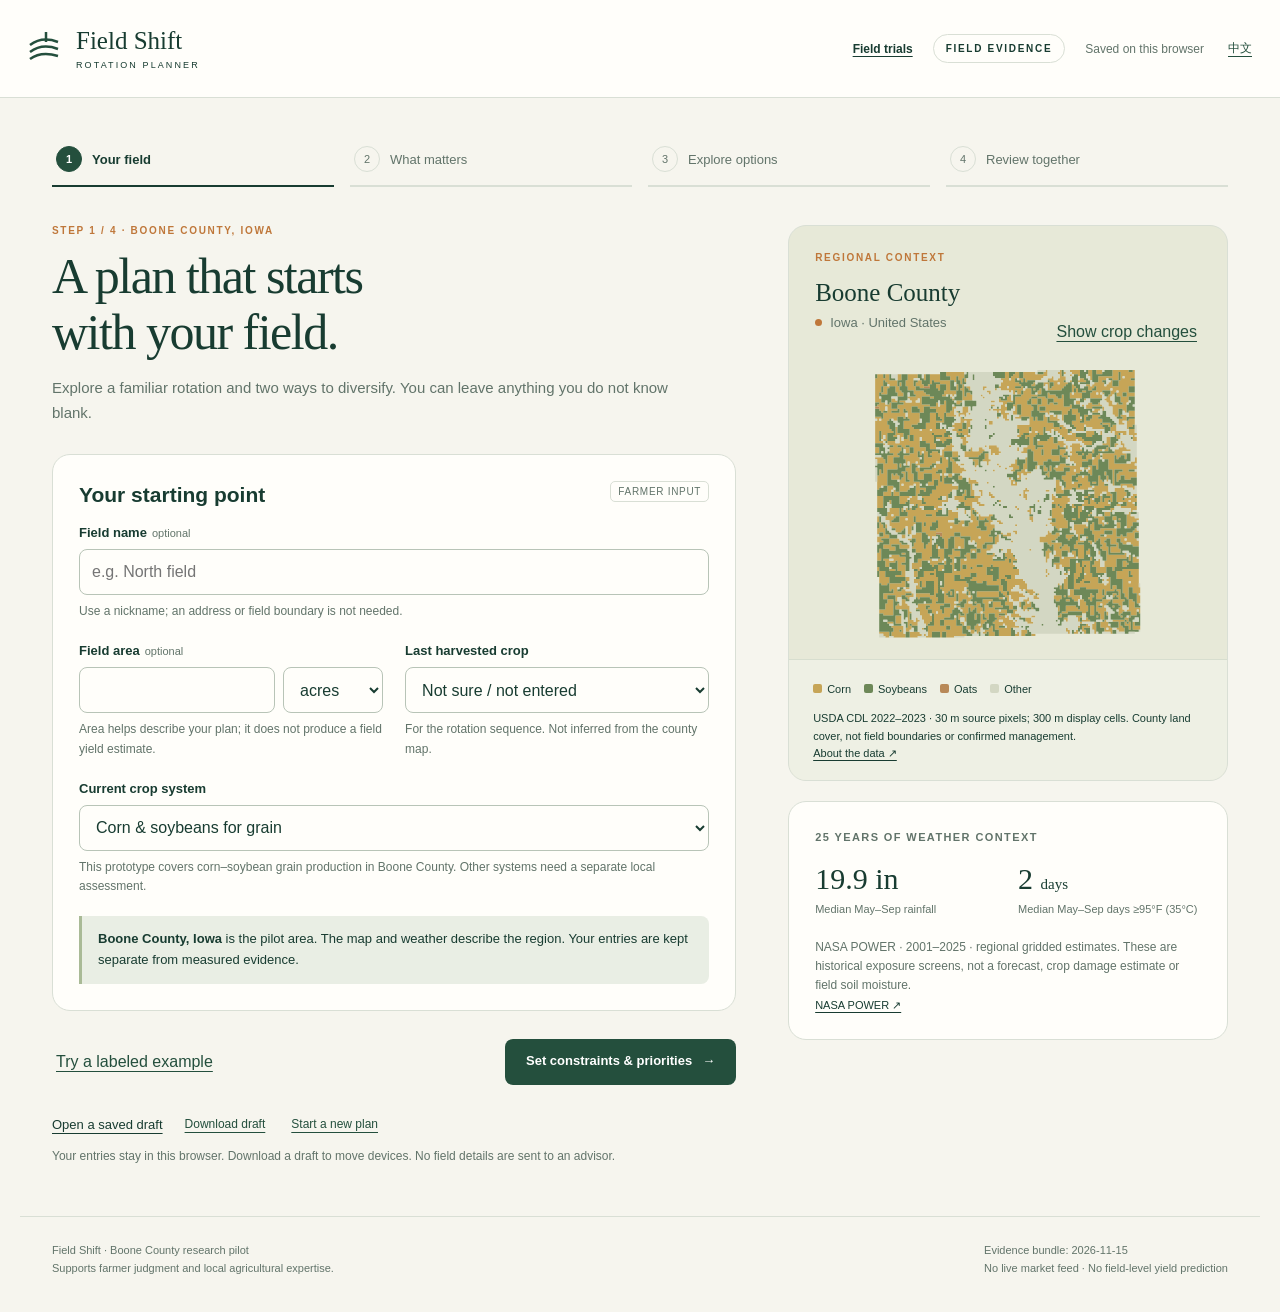
==== 02_demo/planner/index.html @ 702b0506 "first commit" ====
<!doctype html>
<html lang="en"><head><meta charset="utf-8"><meta name="viewport" content="width=device-width,initial-scale=1"><meta name="theme-color" content="#173e32"><meta name="description" content="Explore crop rotation options, make your priorities visible and prepare a local advisor discussion. Boone County research prototype."><title>Field Shift · Rotation Planner</title><link rel="stylesheet" href="style.css"><script type="module" src="app.mjs"></script></head>
<body><a href="#main" class="skip">Skip to planner</a><header class="header"><a class="brand" href="./" aria-label="Field Shift home"><svg viewBox="0 0 40 40" aria-hidden="true"><path d="M6 30Q17 22 34 27M6 23Q18 14 34 20M6 16Q18 7 34 13"/><path d="M22 3v10"/></svg><span>Field Shift<small>ROTATION PLANNER</small></span></a><div class="header-right"><a id="field-evidence" class="evidence-nav" href="evidence.html">Field evidence</a><span class="prototype" id="prototype">RESEARCH PREVIEW</span><span id="save-status" role="status"></span><button id="language" class="text-button" lang="zh">中文</button></div></header><div id="app"></div><div id="announce" class="sr-only" aria-live="polite"></div><footer id="footer"></footer></body></html>
---- 02_demo/planner/style.css ----
:root{--ink:#183c31;--muted:#62746a;--line:#d9dfd5;--paper:#f6f5ee;--white:#fffefa;--green:#244f3d;--soft:#e9eee4;--ochre:#bf773a;--amber:#f6ead3;--red:#8c4234;--radius:18px;font-family:Arial,Helvetica,sans-serif;color:var(--ink);background:var(--paper);font-synthesis:none}
*{box-sizing:border-box}body{margin:0}button,input,select,textarea{font:inherit}button,a,input,select,textarea{touch-action:manipulation}button{cursor:pointer}button:disabled{cursor:default;opacity:.45}a{color:inherit;text-underline-offset:3px}button:focus-visible,a:focus-visible,input:focus-visible,select:focus-visible,textarea:focus-visible,summary:focus-visible{outline:3px solid #ad632a;outline-offset:4px}button{border:0}h1,h2,h3,p{margin-top:0}h1{font-family:Georgia,'Times New Roman',serif;font-weight:400;font-size:clamp(34px,4vw,50px);letter-spacing:-1.5px;line-height:1.12;margin-bottom:16px}h2{font-size:21px;line-height:1.3}h3{font-size:17px}p{line-height:1.65}small{line-height:1.5}.header{height:98px;border-bottom:1px solid var(--line);display:flex;align-items:center;justify-content:space-between;padding:0 max(24px,calc((100vw - 1320px)/2));background:var(--white);gap:16px}.brand{display:flex;gap:12px;align-items:center;text-decoration:none;font-family:Georgia,serif;font-size:25px;white-space:nowrap}.brand svg{width:40px;fill:none;stroke:var(--green);stroke-width:2.5}.brand small{display:block;font:9px Arial,sans-serif;letter-spacing:2.1px;margin-top:5px}.header-right{display:flex;gap:20px;align-items:center;font-size:12px}.prototype,.eyebrow{font-size:10px;font-weight:700;letter-spacing:1.7px}.prototype{border:1px solid var(--line);border-radius:20px;padding:8px 12px}.text-button{padding:8px 4px;background:transparent;color:var(--green);text-decoration:underline;text-underline-offset:4px}#save-status{color:var(--muted);max-width:185px}.workspace{max-width:1240px;margin:auto;padding:35px 32px 50px}.steps{display:flex;list-style:none;padding:0;margin:0 0 38px;gap:16px}.steps li{flex:1}.step{width:100%;background:transparent;text-align:left;display:flex;align-items:center;gap:10px;color:var(--muted);padding:13px 4px;border-bottom:2px solid var(--line);font-size:13px}.step .number{border:1px solid var(--line);border-radius:50%;width:26px;height:26px;display:inline-flex;align-items:center;justify-content:center;font-size:11px;flex-shrink:0}.step.current{color:var(--ink);border-color:var(--ink);font-weight:700}.step.current .number{background:var(--green);color:white;border-color:var(--green)}.layout{display:grid;grid-template-columns:minmax(0,1.4fr) minmax(290px,.9fr);gap:52px}.intro{max-width:670px;margin-bottom:28px}.eyebrow{color:var(--ochre);margin-bottom:12px}.lead{color:var(--muted);font-size:15px;max-width:620px}.panel{border:1px solid var(--line);border-radius:var(--radius);background:var(--white);padding:26px}.panel+.panel{margin-top:20px}.panel-title{display:flex;justify-content:space-between;gap:12px;align-items:start}.label-tag{display:inline-block;font-size:10px;letter-spacing:.7px;color:var(--muted);border:1px solid var(--line);border-radius:5px;padding:4px 7px;font-weight:400}.form-grid{display:grid;grid-template-columns:1fr 1fr;gap:22px}.full{grid-column:1/-1}label,.field-label{display:block;font-size:13px;font-weight:700;margin-bottom:9px}.optional{font-size:11px;font-weight:400;color:var(--muted);margin-left:5px}input,select,textarea{width:100%;background:#fffefa;color:var(--ink);border:1px solid #b8c4b7;border-radius:8px;padding:12px;min-height:46px}textarea{resize:vertical;min-height:125px;line-height:1.6}.input-pair{display:flex;gap:8px}.input-pair input{min-width:0}.input-pair select{width:100px;flex-shrink:0}.hint{font-size:12px;color:var(--muted);line-height:1.6;margin:7px 0 0}.callout{border-left:3px solid #a9ba96;padding:13px 16px;background:var(--soft);font-size:13px;line-height:1.6;border-radius:0 8px 8px 0}.callout p:last-child{margin-bottom:0}.location{font-size:13px;color:var(--muted);display:flex;gap:8px;align-items:center}.dot{width:7px;height:7px;background:var(--ochre);border-radius:50%;display:inline-block}.map-card{overflow:hidden;padding:0;background:#e7e9d8}.map-top{padding:24px 26px 0}.map-top h2{font:25px Georgia,serif;margin-bottom:8px}.map-image{display:block;width:100%;max-height:310px;padding:15px 38px;object-fit:contain}.map-caption{padding:17px 24px;background:#eef0e4;border-top:1px solid #d7decf;font-size:11px;line-height:1.6}.legend{display:flex;flex-wrap:wrap;gap:13px;margin:4px 0 12px}.legend i{display:inline-block;width:9px;height:9px;border-radius:2px;margin-right:5px}.context-data{display:grid;grid-template-columns:1fr 1fr;gap:20px}.stat-number{font:30px Georgia,serif;margin-bottom:5px}.stat-label{font-size:11px;color:var(--muted);line-height:1.5}.source-link{font-size:11px}.actions{display:flex;justify-content:space-between;gap:12px;align-items:center;margin-top:28px}.button{display:inline-flex;justify-content:center;align-items:center;gap:10px;padding:14px 21px;min-height:46px;border-radius:8px;text-decoration:none;font-size:13px;font-weight:700;line-height:1.3}.primary{background:var(--green);color:white}.secondary{background:transparent;border:1px solid #aab8a8;color:var(--ink)}.primary:hover{background:#133b29}.secondary:hover{background:var(--soft)}.button.compact{padding:9px 13px;min-height:40px}.error{color:var(--red);background:#f8eae5;border-radius:6px;padding:11px;font-size:13px}.subhead{font-size:11px;letter-spacing:1.4px;font-weight:700;color:var(--muted);margin-bottom:16px}.priority-list{display:grid;gap:10px}.priority-row{border:1px solid var(--line);border-radius:8px;padding:12px;display:flex;gap:12px;align-items:center}.priority-row .rank{font:20px Georgia,serif;width:20px;color:var(--ochre)}.priority-row .priority-name{flex:1;font-size:13px}.icon-button{width:34px;height:34px;border:1px solid var(--line);background:var(--white);border-radius:6px;color:var(--ink);font-size:17px}.help-list{padding-left:18px;color:var(--muted);font-size:13px;line-height:1.75}.help-list li+li{margin-top:8px}.compare-heading{display:flex;gap:20px;justify-content:space-between;align-items:end}.focus-strip{border-radius:10px;background:var(--soft);padding:15px 20px;font-size:13px;line-height:1.6;margin:22px 0}.strategy-grid{display:grid;grid-template-columns:repeat(3,minmax(0,1fr));gap:18px}.strategy{padding:23px;display:flex;flex-direction:column;border-top:4px solid var(--green)}.strategy.s1{border-top-color:var(--ochre)}.strategy.s2{border-top-color:#7c8755}.strategy .id{font-size:10px;letter-spacing:1.5px;color:var(--muted);margin-bottom:12px}.strategy h2{font:26px/1.15 Georgia,serif;min-height:60px;margin-bottom:12px}.status{display:inline-flex;align-self:start;font-size:11px;border-radius:5px;background:var(--amber);color:#775425;padding:7px 9px;margin-bottom:15px;line-height:1.4}.status.blocked{background:#f6e5df;color:var(--red)}.timeline{display:grid;grid-template-columns:repeat(6,1fr);gap:4px;margin:10px 0 10px}.season{display:flex;flex-direction:column;align-items:center;min-height:55px;font-size:10px;background:#e9e9d8;border-radius:5px;padding:8px 1px;line-height:1.5}.season.soy{background:#e3eadc}.season.oats{background:#eee3cf}.season b{font-size:10px;font-weight:400;color:var(--muted)}.under-crop{font-size:11px;color:var(--muted);min-height:38px;line-height:1.5}.metric{padding:12px 0;border-top:1px solid var(--line)}.metric-label{font-size:11px;color:var(--muted);margin-bottom:5px}.metric-value{font-size:13px;line-height:1.55}.metric-value strong{font-weight:600}.metric p{margin:0}.reasons{font-size:12px;line-height:1.6;margin:8px 0 15px;padding-left:16px;color:var(--muted)}details{border-top:1px solid var(--line);padding-top:14px;margin-top:12px}summary{cursor:pointer;font-size:12px;font-weight:700;line-height:1.5}details p,details li{font-size:12px;line-height:1.65}details ul{padding-left:16px}.pick{margin-top:auto;padding-top:20px}.check-label{display:flex;align-items:start;gap:10px;font-size:12px;font-weight:400;line-height:1.55}.check-label input{width:18px;height:18px;min-height:18px;flex-shrink:0;margin:1px 0}.source-panel{margin-top:25px}.source-panel details{border:0;padding:0;margin:0}.source-panel li{margin-bottom:9px}.review-layout{display:grid;grid-template-columns:1fr 340px;gap:24px}.summary-line{display:flex;justify-content:space-between;gap:20px;font-size:13px;padding:12px 0;border-bottom:1px solid var(--line);line-height:1.5}.summary-line span:first-child{color:var(--muted)}.summary-line strong{text-align:right;overflow-wrap:anywhere}.review-card{margin-top:22px}.review-card h3{margin-bottom:8px}.checklist{display:grid;gap:15px}.checklist label{margin:0}.download-stack{display:grid;gap:12px}.mini-list{font-size:12px;line-height:1.7;padding-left:18px}.file-input{position:absolute;width:1px;height:1px;overflow:hidden;clip:rect(0,0,0,0)}.save-tools{display:flex;flex-wrap:wrap;align-items:center;gap:18px;margin-top:24px;font-size:12px}.save-tools label{margin:0;cursor:pointer;font-weight:400;text-decoration:underline;text-underline-offset:4px;padding:8px 0}.disclaimer{font-size:12px;line-height:1.65;color:var(--muted);margin-top:25px}.print-only{display:none}footer{max-width:1240px;margin:0 auto;padding:25px 32px 35px;border-top:1px solid var(--line);display:flex;justify-content:space-between;gap:20px;font-size:11px;line-height:1.6;color:var(--muted)}.sr-only,.skip{position:absolute;left:-10000px;width:1px;height:1px;overflow:hidden}.skip:focus{position:fixed;top:10px;left:10px;width:auto;height:auto;padding:15px;background:white;z-index:10}.no-margin{margin:0}.top-gap{margin-top:20px}.support-link{font-size:12px}.upload-message{font-size:12px;color:var(--red)}
@media(max-width:1000px){.layout{gap:25px;grid-template-columns:minmax(0,1.3fr) minmax(270px,1fr)}.strategy-grid{gap:12px}.strategy{padding:17px}.strategy h2{font-size:23px}.review-layout{grid-template-columns:1fr 285px}.header{padding:0 25px}}
@media(max-width:760px){.header{height:82px;padding:0 20px}.brand{font-size:23px}.brand svg{width:30px}.prototype{display:none}.header-right{gap:12px}#save-status{font-size:10px;max-width:100px}.workspace{padding:20px 18px 35px}.steps{gap:7px;margin-bottom:28px}.step{font-size:10px;display:block;padding:8px 0;line-height:1.5}.step .number{display:flex;margin-bottom:8px;width:24px;height:24px}.layout,.review-layout{grid-template-columns:1fr;gap:25px}.panel{padding:21px}.form-grid{gap:18px}.strategy-grid{grid-template-columns:1fr}.strategy h2{min-height:0}.strategy{padding:23px}.under-crop{min-height:0}.compare-heading{display:block}.compare-heading .button{margin-bottom:5px}.actions{align-items:stretch}.actions .button{max-width:75%}.map-image{max-height:240px;padding:14px 50px}.context-data{gap:12px}footer{padding:24px 20px;display:block}footer span+span{display:block;margin-top:12px}.strategy-grid .panel+.panel{margin-top:0}.strategy-grid .panel{margin-top:0}}
@media(max-width:390px){.form-grid{grid-template-columns:1fr}.full{grid-column:auto}.brand small{font-size:8px}.brand{font-size:21px}.header-right{gap:7px}.button{padding:13px 15px}}
@media print{body{background:white;font-size:10pt;color:#172e22}.header,.steps,.no-print,footer,.save-tools,.actions{display:none!important}.workspace{padding:0;max-width:none}.print-only{display:block}.review-layout{display:block}.panel{border:0;padding:0;margin:0 0 18px;background:white}.review-layout>aside{display:none}h1{font-size:25pt}h2{font-size:15pt}.summary-line{padding:5px 0}.review-card{break-inside:avoid;margin-top:14px}.callout{background:transparent;border:1px solid #aaa;padding:9px}.checklist{gap:8px}.check-label{font-size:9pt}.check-label input{appearance:none;border:1px solid #666;border-radius:0;width:11px;height:11px;min-height:11px;padding:0}.check-label input:checked:after{content:'✓';position:relative;top:-3px}textarea{display:none}.print-notes{white-space:pre-wrap;line-height:1.6}.disclaimer{font-size:9pt}.metric{padding:5px 0}}

@media(max-width:760px){.hint,.check-label,.reasons,details p,details li{font-size:13px}.metric-value{font-size:14px}.button{font-size:14px}.status{font-size:12px}}
@page{size:A4;margin:12mm}
@media print{h2,h3{break-after:avoid}.summary-line strong{max-width:72%}.summary-line{break-inside:avoid}}

.evidence-nav{font-size:12px;font-weight:700;white-space:nowrap}@media(max-width:760px){.header-right #save-status{display:none}.header-right{gap:14px}.evidence-nav{font-size:11px}}
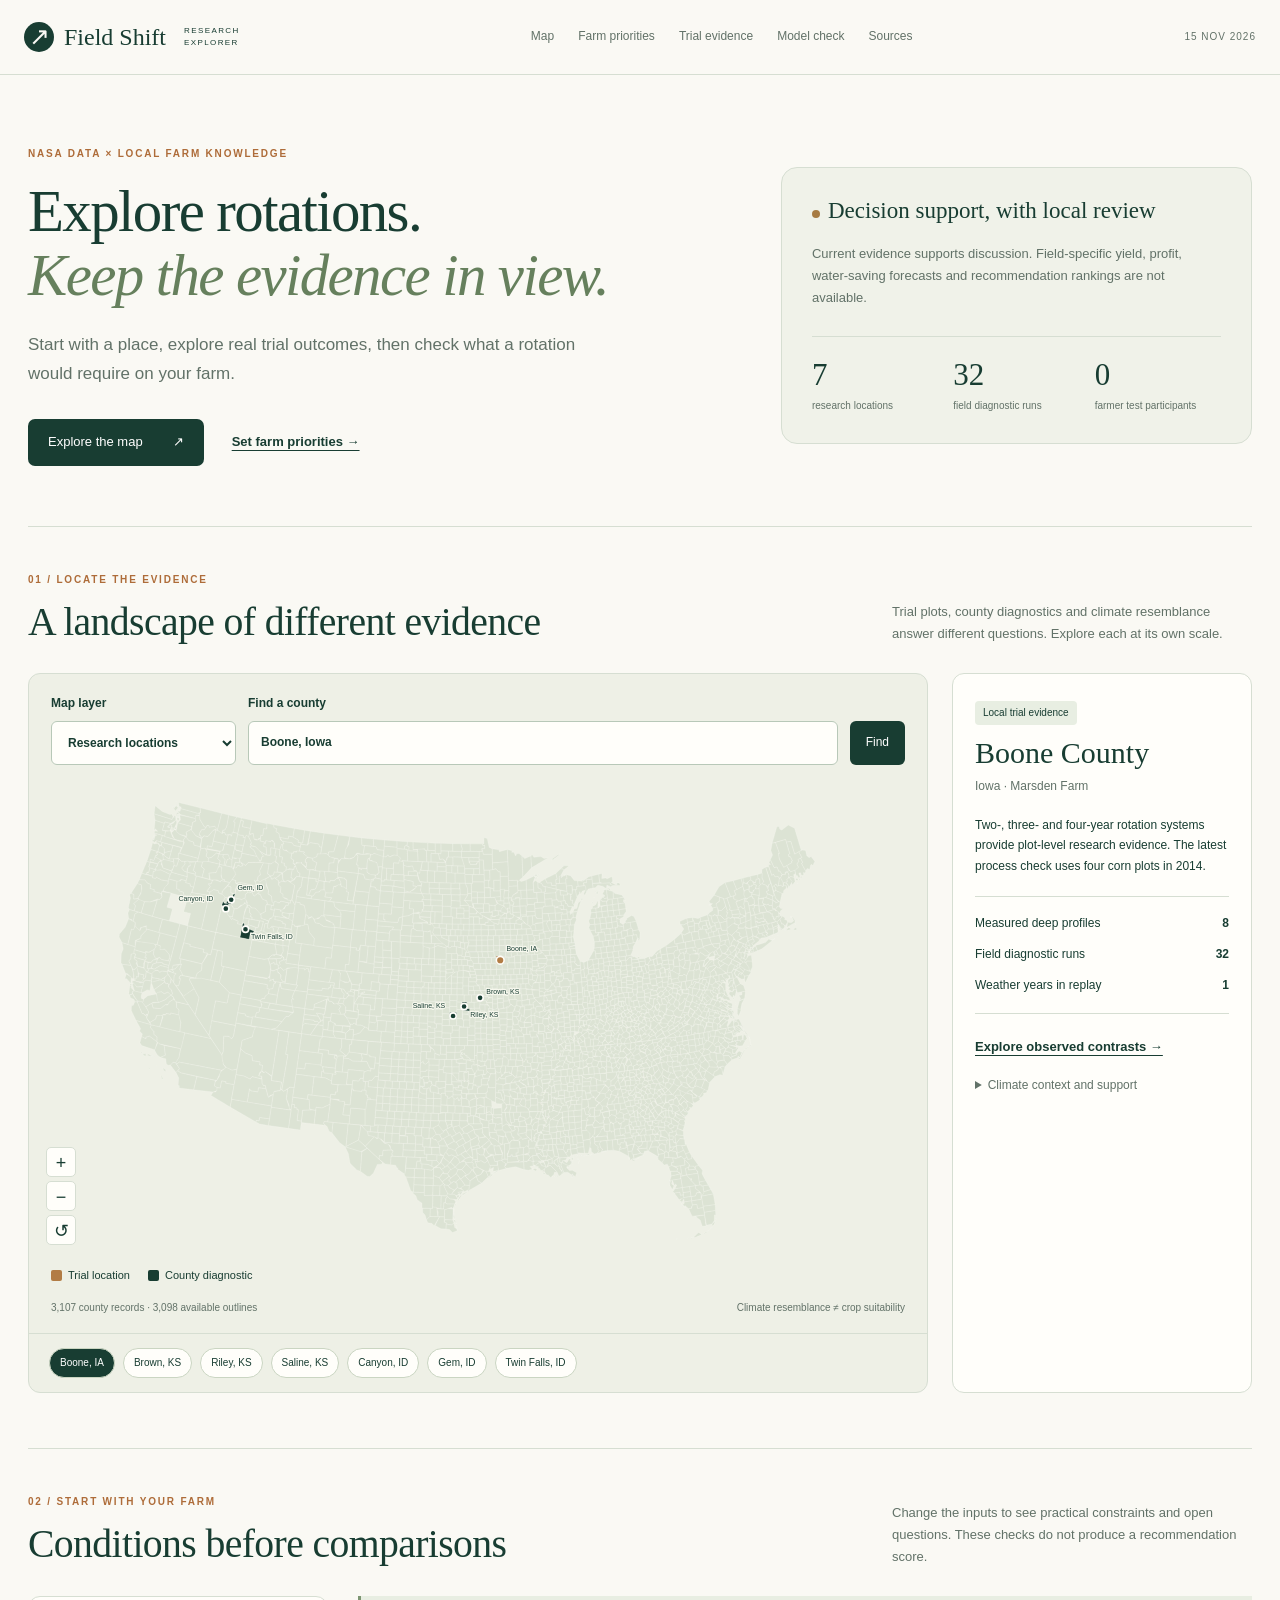
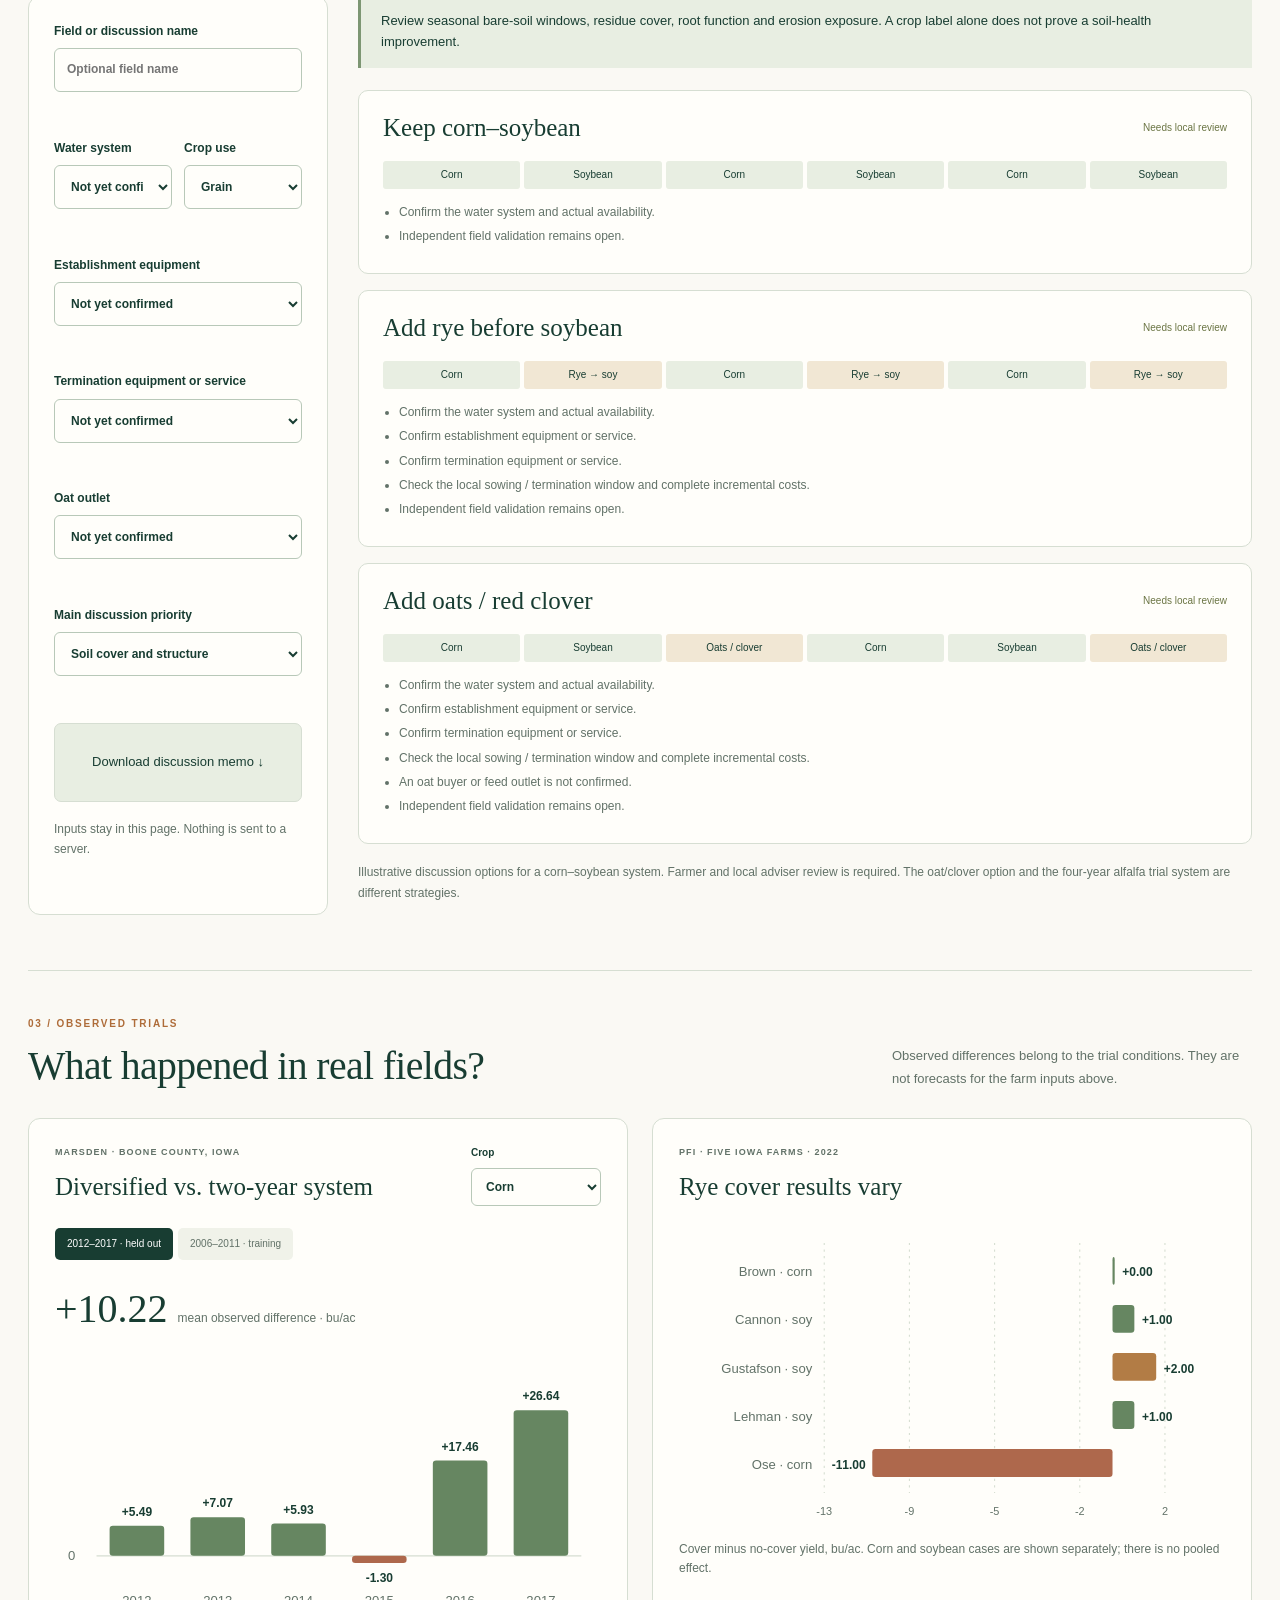
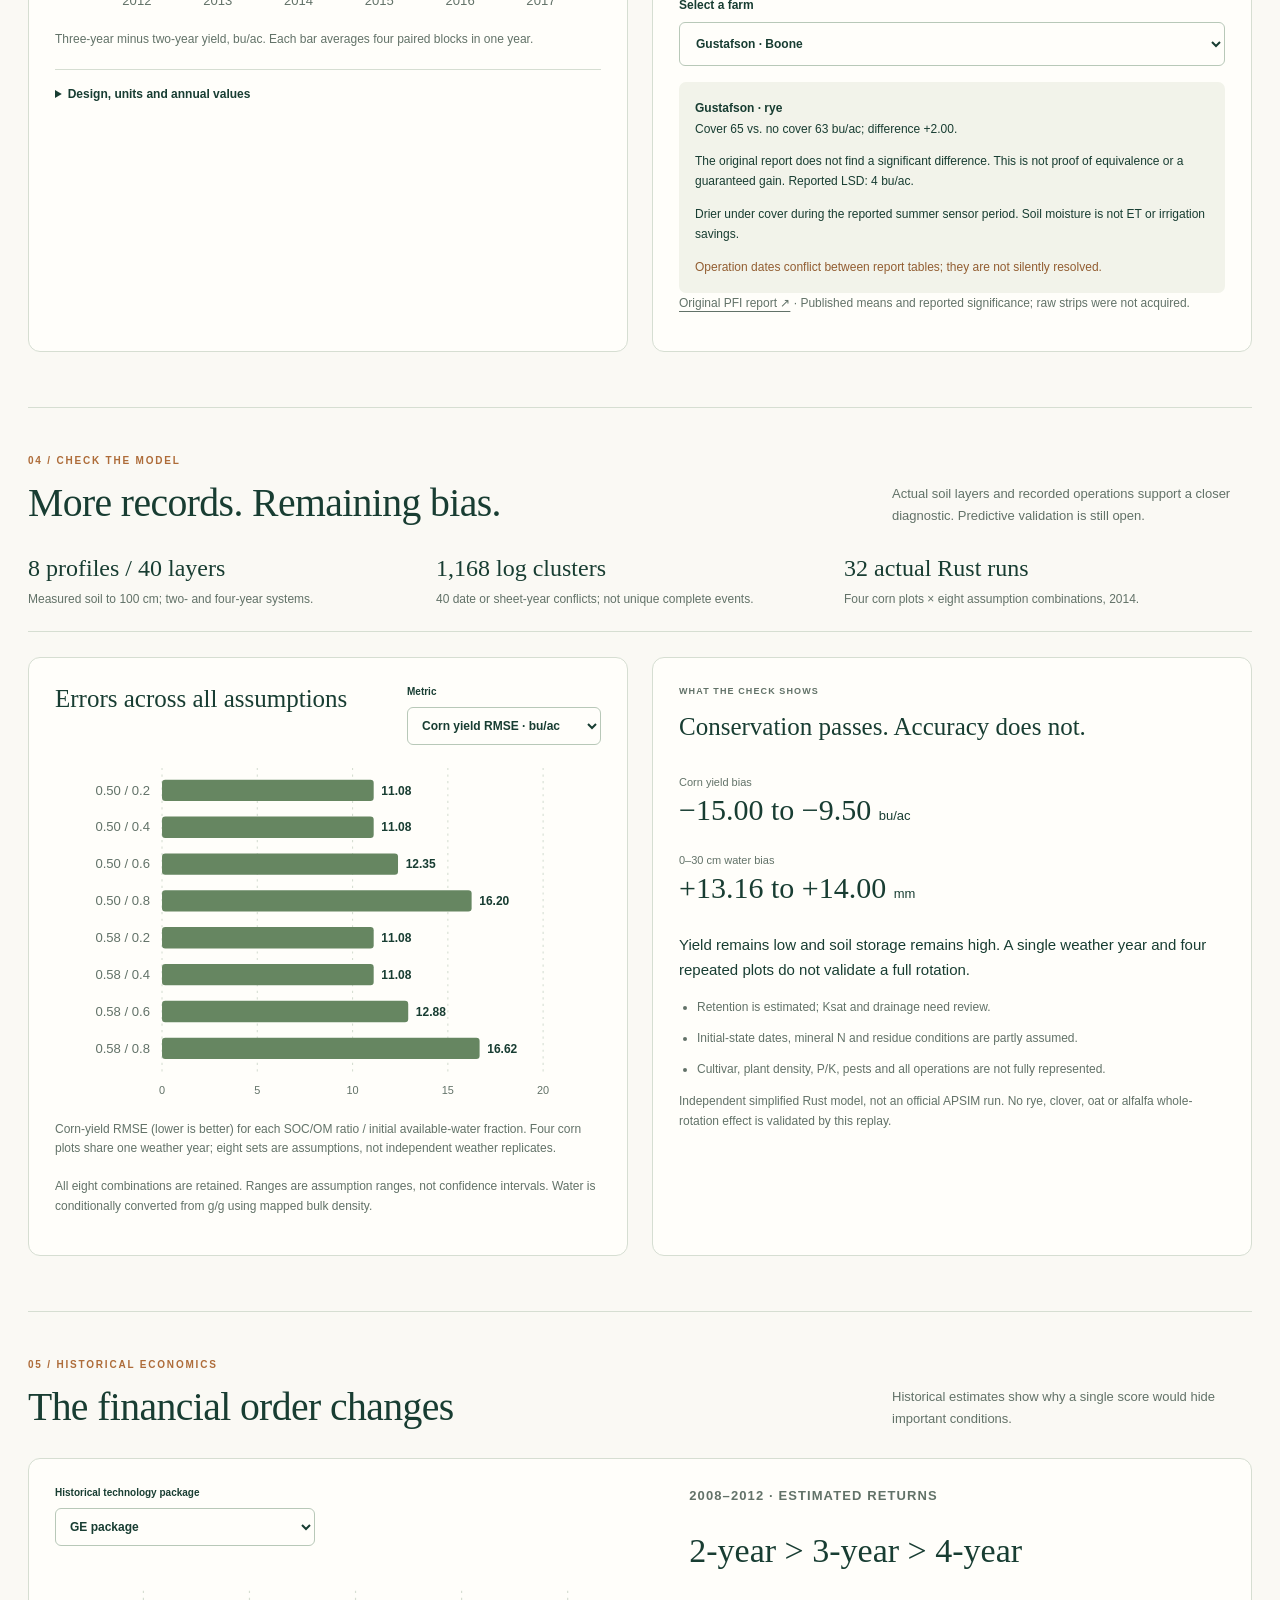
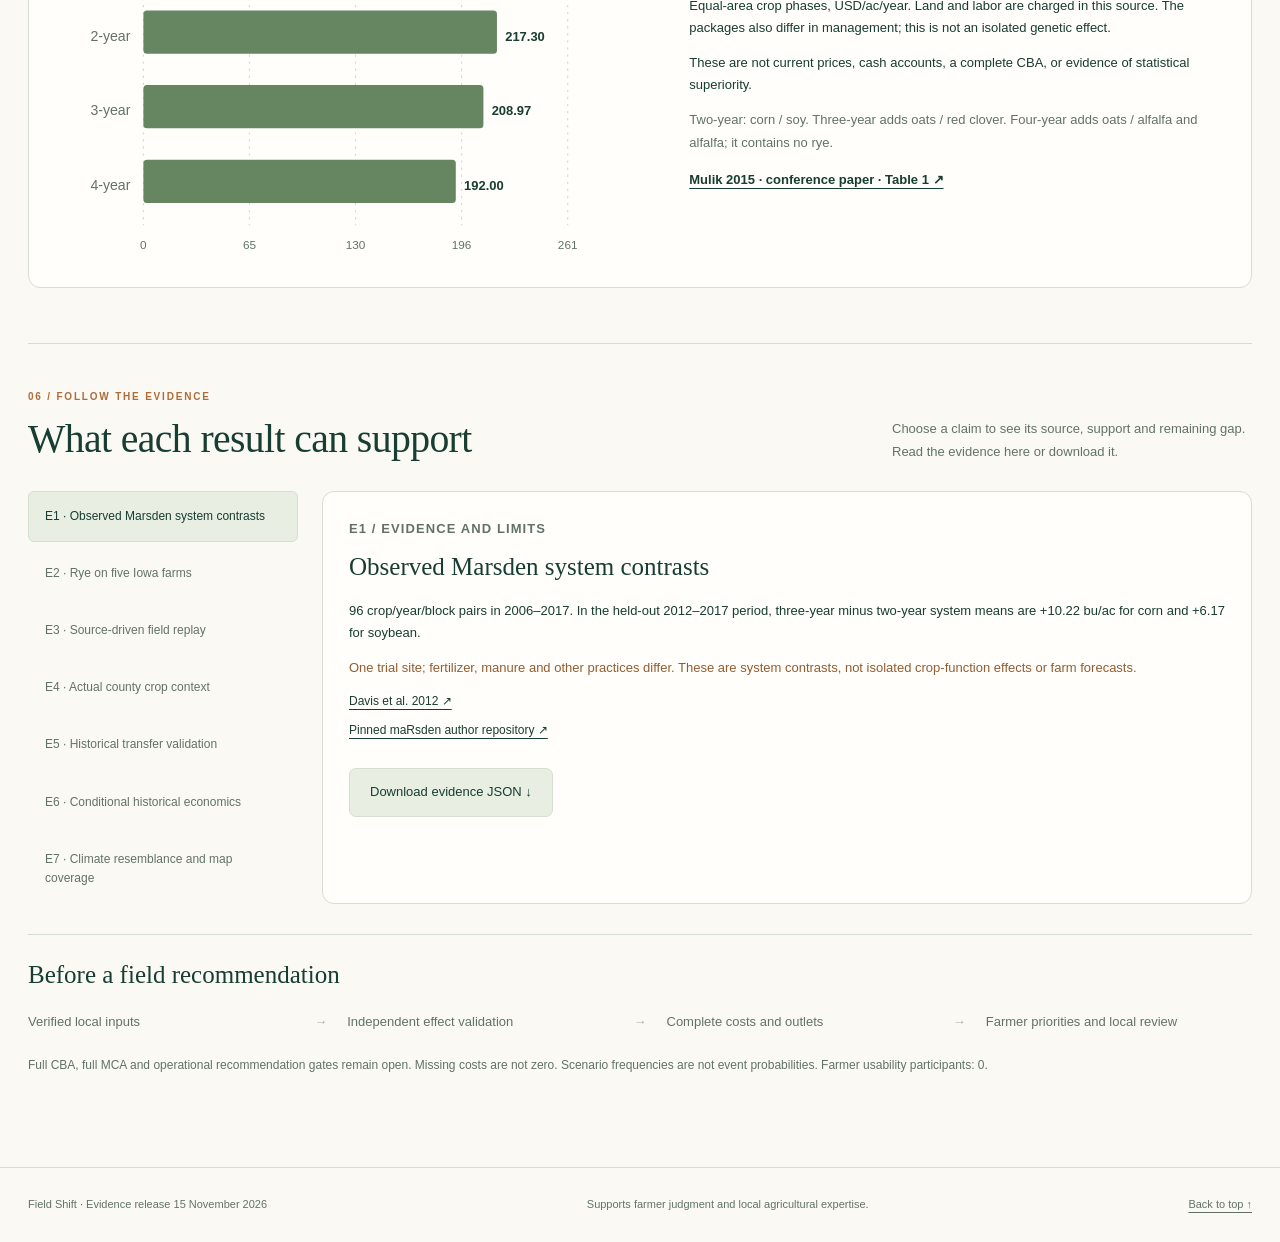
==== commit b4d806a2: "demo2" ====
--- a/02_demo/planner/index.html
+++ b/02_demo/planner/index.html
@@ -1,3 +1 @@
-<!doctype html>
-<html lang="en"><head><meta charset="utf-8"><meta name="viewport" content="width=device-width,initial-scale=1"><meta name="theme-color" content="#173e32"><meta name="description" content="Explore crop rotation options, make your priorities visible and prepare a local advisor discussion. Boone County research prototype."><title>Field Shift · Rotation Planner</title><link rel="stylesheet" href="style.css"><script type="module" src="app.mjs"></script></head>
-<body><a href="#main" class="skip">Skip to planner</a><header class="header"><a class="brand" href="./" aria-label="Field Shift home"><svg viewBox="0 0 40 40" aria-hidden="true"><path d="M6 30Q17 22 34 27M6 23Q18 14 34 20M6 16Q18 7 34 13"/><path d="M22 3v10"/></svg><span>Field Shift<small>ROTATION PLANNER</small></span></a><div class="header-right"><a id="field-evidence" class="evidence-nav" href="evidence.html">Field evidence</a><span class="prototype" id="prototype">RESEARCH PREVIEW</span><span id="save-status" role="status"></span><button id="language" class="text-button" lang="zh">中文</button></div></header><div id="app"></div><div id="announce" class="sr-only" aria-live="polite"></div><footer id="footer"></footer></body></html>
+<!doctype html><html lang="en"><head><meta charset="utf-8"><meta name="viewport" content="width=device-width,initial-scale=1"><meta http-equiv="refresh" content="0;url=../index.html#planner"><title>Field Shift · Research Explorer</title></head><body><p>This section is now part of the Research Explorer. <a href="../index.html#planner">Open the section</a>.</p><script>location.replace('../index.html#planner');</script></body></html>
